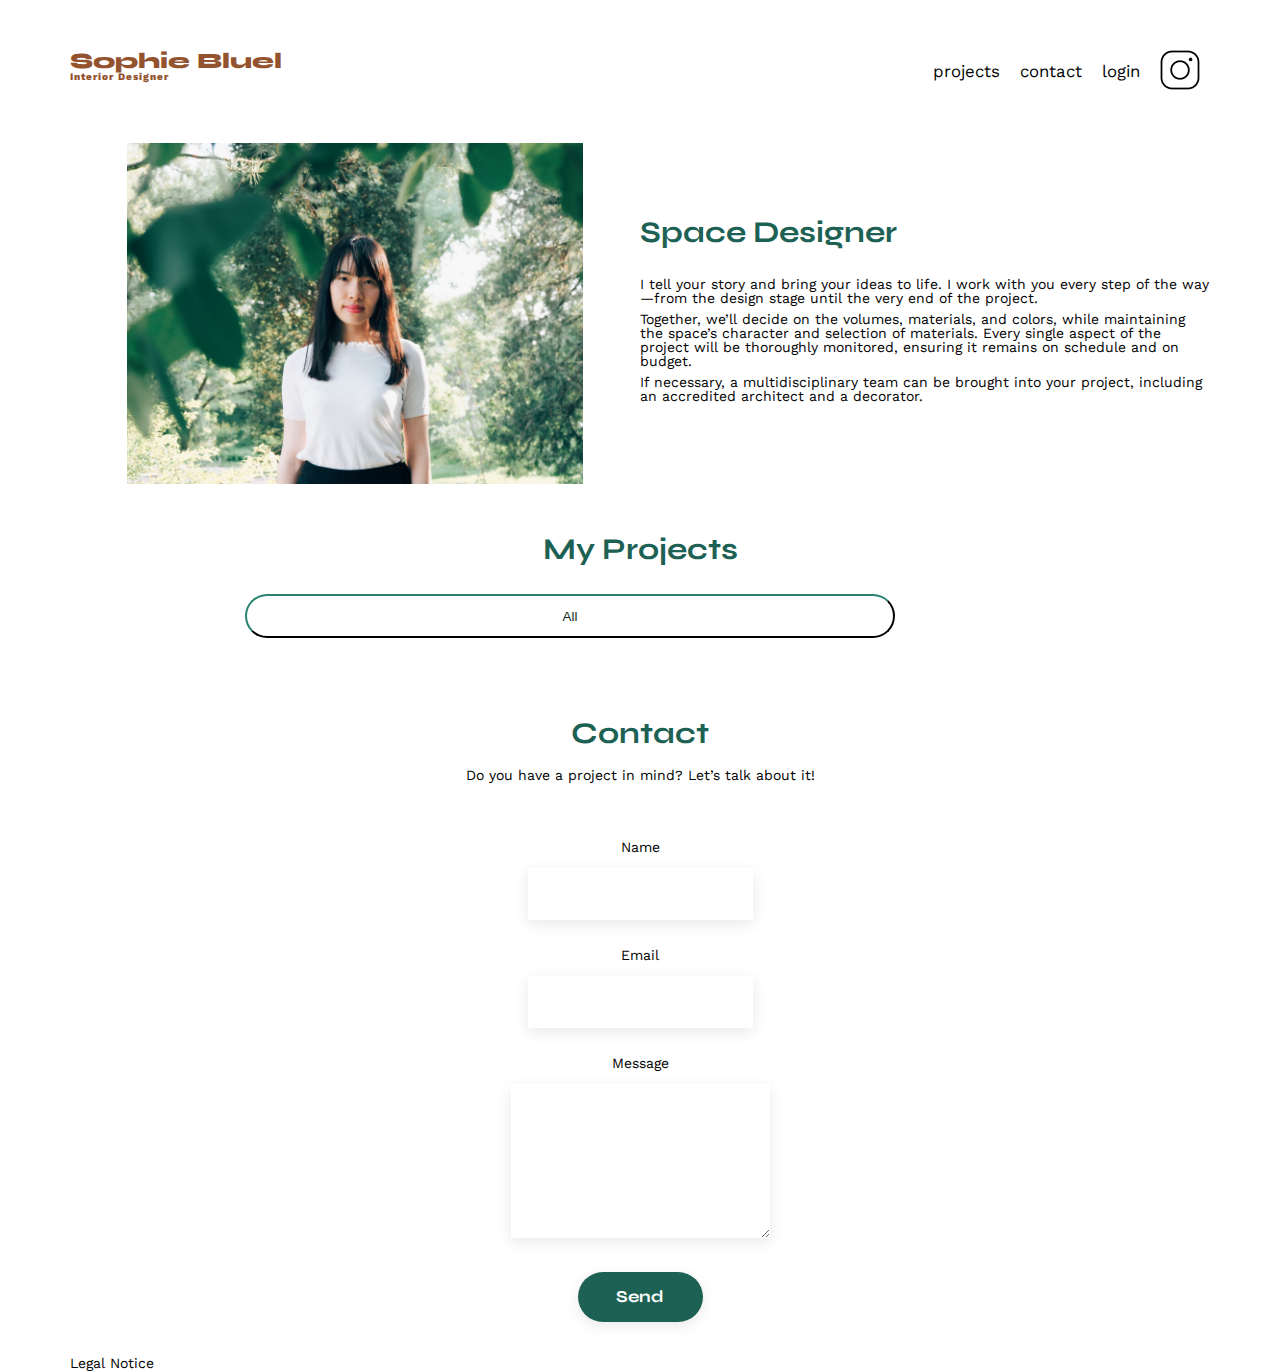
==== FrontEnd/index.html @ 1206289e "first commit" ====
<!DOCTYPE html>
<html lang="fr">

<head>
	<meta charset="UTF-8">
	<title>Sophie Bluel - Interior Designer</title>
	<meta name="viewport" content="width=device-width, initial-scale=1.0">
	<link rel="preconnect" href="https://fonts.googleapis.com">
	<link rel="preconnect" href="https://fonts.gstatic.com" crossorigin>
	<link href="https://fonts.googleapis.com/css2?family=Syne:wght@700;800&family=Work+Sans&display=swap"
		rel="stylesheet">
	<meta name="description" content="">
	<link rel="stylesheet" href="./assets/style.css">
</head>

<body>
	<header>
		<h1>Sophie Bluel <span>Interior Designer</span></h1>
		<nav>
			<ul>
				<li>projects</li>
				<li>contact</li>
				<li><a href="login.html">login</a></li>
				<li><img src="./assets/icons/instagram.png" alt="Instagram"></li>
			</ul>
		</nav>
	</header>
	<main>
		<section id="introduction">
			<figure>
				<img src="./assets/images/sophie-bluel.png" alt="">
			</figure>
			<article>
				<h2>Space Designer</h2>
				<p>I tell your story and bring your ideas to life. I work with you every step of the way—from the design
					stage until the very end of the project.</p>
				<p>Together, we’ll decide on the volumes, materials, and colors, while maintaining the space’s character
					and selection of materials. Every single aspect of the project will be thoroughly monitored,
					ensuring it remains on schedule and on budget.</p>
				<p>If necessary, a multidisciplinary team can be brought into your project, including an accredited
					architect and a decorator.</p>
			</article>
		</section>
		<section id="portfolio">
			<h2>My Projects</h2>
			<div class="filters"><button value="All">All</button></div>
			<div class="gallery">
				<!-- <script>
				document.getElementById("categories").innerHTML = "'http://localhost:5678/api/categories'";
				</script> -->
				<!-- <figure>
				<img src="assets/images/abajour-tahina.png" alt="Tahina Lampshade">
				<figcaption>Tahina Lampshade</figcaption>
			</figure>
			<figure>
				<img src="assets/images/appartement-paris-v.png" alt="Paris V Appartment">
				<figcaption>Paris V Appartment</figcaption>
			</figure>
			<figure>
				<img src="assets/images/restaurant-sushisen-londres.png" alt="Sushisen Restaurant - London">
				<figcaption>Sushisen Restaurant - London</figcaption>
			</figure>
			<figure>
				<img src="assets/images/la-balisiere.png" alt="La Balisière” Villa – Port-Louis">
				<figcaption>“La Balisière” Villa – Port-Louis</figcaption>
			</figure>
			<figure>
				<img src="assets/images/structures-thermopolis.png" alt="Thermopolis Structures">
				<figcaption>Thermopolis Structures</figcaption>
			</figure>
			<figure>
				<img src="assets/images/appartement-paris-x.png" alt="Paris X Appartment">
				<figcaption>Paris X Appartment</figcaption>
			</figure>
			<figure>
				<img src="assets/images/le-coteau-cassis.png" alt="Le Coteau” Pavillon - Cassis">
				<figcaption>“Le Coteau” Pavillon - Cassis</figcaption>
			</figure>
			<figure>
				<img src="assets/images/villa-ferneze.png" alt="Ferneze Villa - Elba">
				<figcaption>Ferneze Villa - Elba</figcaption>
			</figure>
			<figure>
				<img src="assets/images/appartement-paris-xviii.png" alt="Paris XVIII Appartment">
				<figcaption>Paris XVIII Appartment</figcaption>
			</figure>
			<figure>
				<img src="assets/images/bar-lullaby-paris.png" alt="Lullaby” Bar - Paris">
				<figcaption>“Lullaby” Bar - Paris</figcaption>
			</figure>
			<figure>
				<img src="assets/images/hotel-first-arte-new-delhi.png" alt="Hotel First Arte - New Delhi">
				<figcaption>First Arte Hotel - New Delhi</figcaption>
			</figure> -->
			</div>
		</section>
		<section id="contact">
			<h2>Contact</h2>
			<p>Do you have a project in mind? Let’s talk about it!</p>
			<form action="#" method="post">
				<label for="name">Name</label>
				<input type="text" name="name" id="name">
				<label for="email">Email</label>
				<input type="email" name="email" id="email">
				<label for="message">Message</label>
				<textarea name="message" id="message" cols="30" rows="10"></textarea>
				<input type="submit" value="Send">
			</form>
		</section>
	</main>

	<footer>
		<div class="footer_txt">Legal Notice</div>
	</footer>
	<script src="./js/script.js" type="module" defer></script>
</body>

</html>
---- FrontEnd/assets/style.css ----
/* http://meyerweb.com/eric/tools/css/reset/
   v2.0 | 20110126
   License: none (public domain)
*/

html,
body,
div,
span,
applet,
object,
iframe,
h1,
h2,
h3,
h4,
h5,
h6,
p,
blockquote,
pre,
a,
abbr,
acronym,
address,
big,
cite,
code,
del,
dfn,
em,
img,
ins,
kbd,
q,
s,
samp,
small,
strike,
strong,
sub,
sup,
tt,
var,
b,
u,
i,
center,
dl,
dt,
dd,
ol,
ul,
li,
fieldset,
form,
label,
legend,
table,
caption,
tbody,
tfoot,
thead,
tr,
th,
td,
article,
aside,
canvas,
details,
embed,
figure,
figcaption,
footer,
header,
hgroup,
menu,
nav,
output,
ruby,
section,
summary,
time,
mark,
audio,
video {
	margin: 0;
	padding: 0;
	border: 0;
	font-size: 100%;
	font: inherit;
	vertical-align: baseline;
}

/* HTML5 display-role reset for older browsers */
article,
aside,
details,
figcaption,
figure,
footer,
header,
hgroup,
menu,
nav,
section {
	display: block;
}

body {
	line-height: 1;
}

ol,
ul {
	list-style: none;
}

blockquote,
q {
	quotes: none;
}

blockquote:before,
blockquote:after,
q:before,
q:after {
	content: '';
	content: none;
}

table {
	border-collapse: collapse;
	border-spacing: 0;
}

/** end reset css**/
body {
	max-width: 1140px;
	margin: auto;
	font-family: 'Work Sans';
	font-size: 14px;
}

header {
	display: flex;
	justify-content: space-between;
	margin: 50px 0
}

section {
	margin: 50px 0
}

h1 {
	display: flex;
	flex-direction: column;
	font-family: 'Syne';
	font-size: 22px;
	font-weight: 800;
	color: #93532F
}

h1>span {
	font-family: 'Work Sans';
	font-size: 10px;
	letter-spacing: 0.1em;
	;
}

h2 {
	font-family: 'Syne';
	font-weight: 700;
	font-size: 30px;
	color: #1D6154
}

nav ul {
	display: flex;
	align-items: center;
	list-style-type: none;
	text-decoration: none;

}

nav a {
	text-decoration: none;
	color: black;

}

nav li {
	padding: 0 10px;
	font-size: 1.2em;
	text-decoration: none;
}

li:hover {
	color: #B1663C;
}

#introduction {
	display: flex;
	align-items: center;
}

#introduction figure {
	flex: 1
}

#introduction img {
	display: block;
	margin: auto;
	width: 80%;
}

#introduction article {
	flex: 1
}

#introduction h2 {
	margin-bottom: 1em;
}

#introduction p {
	margin-bottom: 0.5em;
}

#portfolio h2 {
	text-align: center;
	margin-bottom: 1em;
}

.filters button {
	border-radius: 45px;
	color: #0E2F28;
	background-color: white;
	border-color: #0E2F28;
	height: 100%;
	width: 100%;

}

.filters {
	display: flex;
	justify-content: center;
	padding-bottom: 30px;
	gap: 20px;
	width: 650px;
	height: 44px;
	margin-left: 175px;
}

.gallery {
	width: 100%;
	display: grid;
	grid-template-columns: 1fr 1fr 1fr;
	grid-column-gap: 20px;
	grid-row-gap: 20px;
}

.gallery img {
	width: 100%;

}

#contact {
	width: 50%;
	margin: auto;
}

#contact>* {
	text-align: center;

}

#contact h2 {
	margin-bottom: 20px;
}

#contact form {
	text-align: left;
	margin-top: 30px;
	display: flex;
	flex-direction: column;
}

#contact input {
	height: 50px;
	font-size: 1.2em;
	border: none;
	box-shadow: 0px 4px 14px rgba(0, 0, 0, 0.09);
}

#contact label {
	margin: 2em 0 1em 0;
}

#contact textarea {
	border: none;
	box-shadow: 0px 4px 14px rgba(0, 0, 0, 0.09);
}

input[type="submit"] {
	font-family: 'Syne';
	font-weight: 700;
	color: white;
	background-color: #1D6154;
	margin: 2em auto;
	width: 125px;
	text-align: center;
	border-radius: 60px;
	height: 35px;
	
}

.footer {
	position: relative;
}

footer nav ul {
	/* position: fixed; */
	display: flex;
	justify-content: flex-end;
	margin: 2em
}


.center {
	position: absolute;
	top: 50%;
	left: 50%;
	transform: translate(-50%, -40%);
	width: 500px;
	height: 400px;
	background: white;
	border-radius: 2px;
}

.center h1 {
	text-align: center;
	padding: 0 0 2 0px 0;

}

.center form {
	padding: 0 60px;
	box-sizing: border-box;
}

form .txt_field {
	position: relative;
	/* border: 2px solid black; */
	box-shadow: 2px 2px 2px 2px #00000017;


	;
	margin: 30px 0;
}

.txt_field input {
	width: 379px;
	padding: 0 5px;
	height: 40px;
	font-size: 16px;
	border: none;
	background: none;
	outline: none;
}

.txt_field label {
	position: absolute;
	top: 50%;
	left: 5px;
	color: #adadad;
	transform: translateY(-50%);
	font-size: 16px;
	pointer-events: none;
	transition: .5s;
	padding-bottom: 75px;
	color: #3D3D3D;
}

.txt_field span::beforef {
	content: '';
	position: absolute;
	top: 40px;
	left: 0;
	width: 100%;
	height: 2px;
	background: #2691d9;
}

.txt_field input:focus~label,
.txt_field input:valid~label {
	top: -5px;
	color: #2691d9;
}

.login {
	color: #1D6154;
	padding-bottom: 80px;

}

form {
	display: flex;
	flex-direction: column;
	align-items: center;
}

.forgot {
	text-decoration: underline;
	color: #3D3D3D;
}

.

/* footer nav ul {
	display: flex;
	justify-content: flex-end;
	margin: 2em
} */

/* .center{
	position: absolute;
	top: 50%;
	left: 50%;
	transform: translate(-50%, -40% );
	width: 500px;
	height: 400px;
	background: white;
	border-radius: 2px;
	}
	.center h1 {
	text-align: center;
	padding: 0 0 2 0px 0;
	
	}
	.center form {
	padding: 0 60px;
	box-sizing: border-box;
	}

	form .txt_field{
		position: relative;
		border-bottom: 2px solid #adadad;
		margin: 30px 0;
		}
		.txt_field input {
		width: 100%;
		padding: 0 5px;
		height: 40px;
		font-size: 16px;
		border: none;
		background: none;
		outline: none;
		}
		.txt_field label{
		position: absolute;
		top: 50%;
		left: 5px;
		color:#adadad;
		transform: translateY(-50%);
		font-size: 16px;
		pointer-events: none;
		transition: .5s;
		}
		.txt_field span::beforef{
		content:'';
		position: absolute;
		top: 40px;
		left:0;
		width: 100%;
		height: 2px;
		background: #2691d9;
		}
		.txt_field input:focus ~ label,
		.txt_field input:valid ~ label{
		top: -5px;
		color: #2691d9;
		}
		

.login {
   color: #1D6154;
    
}

 form {
	display: flex;
	flex-direction: column;
    align-items: center;
} */
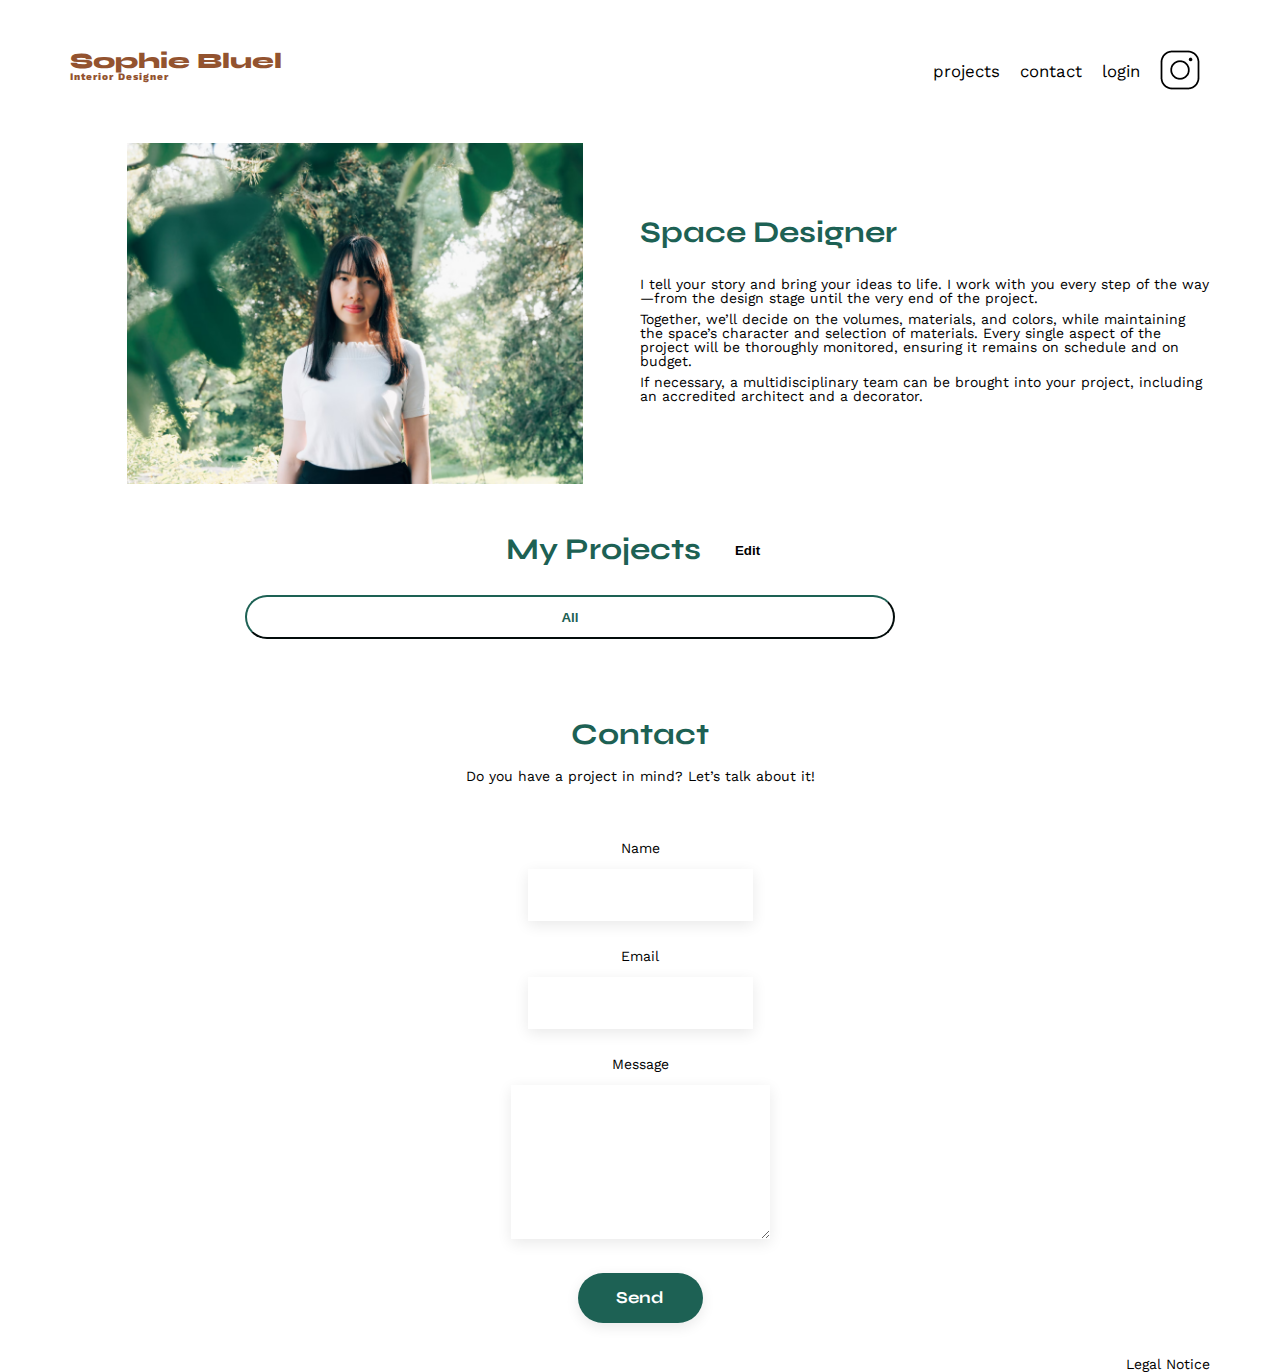
==== commit c67e67d5: "worked on modal" ====
--- a/FrontEnd/index.html
+++ b/FrontEnd/index.html
@@ -9,6 +9,9 @@
 	<link rel="preconnect" href="https://fonts.gstatic.com" crossorigin>
 	<link href="https://fonts.googleapis.com/css2?family=Syne:wght@700;800&family=Work+Sans&display=swap"
 		rel="stylesheet">
+	<link rel="stylesheet" href="https://cdnjs.cloudflare.com/ajax/libs/font-awesome/6.2.1/css/all.min.css"
+		integrity="sha512-MV7K8+y+gLIBoVD59lQIYicR65iaqukzvf/nwasF0nqhPay5w/9lJmVM2hMDcnK1OnMGCdVK+iQrJ7lzPJQd1w=="
+		crossorigin="anonymous" referrerpolicy="no-referrer" />
 	<meta name="description" content="">
 	<link rel="stylesheet" href="./assets/style.css">
 </head>
@@ -42,8 +45,15 @@
 			</article>
 		</section>
 		<section id="portfolio">
-			<h2>My Projects</h2>
-			<div class="filters"><button value="All">All</button></div>
+			<div class="edit">
+				<h2>My Projects </h2>
+				<i class="fa-regular fa-pen-to-square"></i>
+				<button class=" bnt btn-edit">Edit</button>
+			</div>
+
+			<div class="filters">
+				<button class="filter-button" type="button" data-filter="all">All</button>
+			</div>
 			<div class="gallery">
 				<!-- <script>
 				document.getElementById("categories").innerHTML = "'http://localhost:5678/api/categories'";
@@ -97,7 +107,7 @@
 		<section id="contact">
 			<h2>Contact</h2>
 			<p>Do you have a project in mind? Let’s talk about it!</p>
-			<form action="#" method="post">
+			<form action="#" method="get">
 				<label for="name">Name</label>
 				<input type="text" name="name" id="name">
 				<label for="email">Email</label>
@@ -107,6 +117,63 @@
 				<input type="submit" value="Send">
 			</form>
 		</section>
+		<section class="modal hidden">
+			<button class="btn-close">⨉</button>
+			<h1 class="modal-txt">Photo Gallery</h1>
+			<div class="flex">
+				<div class="modal-gallery">
+					<div class="img-wrap">
+						<img src=" assets/images/abajour-tahina.png" alt="Tahina Lampshade">
+						<i class="trash-icon fa-solid fa-trash-can"></i>
+					</div>
+					<div class="img-wrap">
+						<img src=" assets/images/appartement-paris-v.png" alt="Paris V Appartment">
+						<i class="trash-icon fa-solid fa-trash-can"></i>
+					</div>
+					<div class="img-wrap">
+						<img src=" assets/images/restaurant-sushisen-londres.png" alt="Sushisen Restaurant - London">
+						<i class="trash-icon fa-solid fa-trash-can"></i>
+					</div>
+					<div class="img-wrap">
+						<img src="assets/images/la-balisiere.png" alt="La Balisière” Villa – Port-Louis">
+						<i class="trash-icon fa-solid fa-trash-can"></i>
+					</div>
+					<div class="img-wrap">
+						<img src="assets/images/structures-thermopolis.png" alt="Thermopolis Structures">
+						<i class="trash-icon fa-solid fa-trash-can"></i>
+					</div>
+					<div class="img-wrap">
+						<img src="assets/images/appartement-paris-x.png" alt="Paris X Appartment">
+						<i class="trash-icon fa-solid fa-trash-can"></i>
+					</div>
+					<div class="img-wrap">
+						<img src="assets/images/le-coteau-cassis.png" alt="Le Coteau” Pavillon - Cassis">
+						<i class="trash-icon fa-solid fa-trash-can"></i>
+					</div>
+					<div class="img-wrap">
+						<img src="assets/images/villa-ferneze.png" alt="Ferneze Villa - Elba">
+						<i class="trash-icon fa-solid fa-trash-can"></i>
+					</div>
+					<div class="img-wrap">
+						<img src="assets/images/appartement-paris-xviii.png" alt="Paris XVIII Appartment">
+						<i class="trash-icon fa-solid fa-trash-can"></i>
+					</div>
+					<div class="img-wrap">
+						<img src="assets/images/bar-lullaby-paris.png" alt="Lullaby” Bar - Paris">
+						<i class="trash-icon fa-solid fa-trash-can"></i>
+					</div>
+					<div class="img-wrap">
+						<img src="assets/images/hotel-first-arte-new-delhi.png" alt="Hotel First Arte - New Delhi">
+						<i class="trash-icon fa-solid fa-trash-can"></i>
+					</div>
+				</div>
+				<div class="button-section">
+					<button class="btn">Add a photo</button>
+				</div>
+				<div class="overlay hidden"></div>
+		</section>
+
+		
 	</main>
 
 	<footer>
--- a/FrontEnd/assets/style.css
+++ b/FrontEnd/assets/style.css
@@ -233,11 +233,12 @@
 
 .filters button {
 	border-radius: 45px;
-	color: #0E2F28;
+	/* color: #0E2F28; */
 	background-color: white;
-	border-color: #0E2F28;
+	color: #1D6154;
 	height: 100%;
 	width: 100%;
+	border-color: #1D6154;
 
 }
 
@@ -311,7 +312,7 @@
 	text-align: center;
 	border-radius: 60px;
 	height: 35px;
-	
+
 }
 
 .footer {
@@ -352,9 +353,6 @@
 	position: relative;
 	/* border: 2px solid black; */
 	box-shadow: 2px 2px 2px 2px #00000017;
-
-
-	;
 	margin: 30px 0;
 }
 
@@ -381,7 +379,7 @@
 	color: #3D3D3D;
 }
 
-.txt_field span::beforef {
+.txt_field span::before {
 	content: '';
 	position: absolute;
 	top: 40px;
@@ -414,7 +412,188 @@
 	color: #3D3D3D;
 }
 
-.
+.edit {
+	display: flex;
+	justify-content: center;
+}
+
+.modal {
+	display: flex;
+	/* flex-direction: column; */
+	flex-wrap: wrap;
+	gap: 0.4rem;
+	width: 630px;
+	/* padding: 1.3rem; */
+	height: 690px;
+	position: absolute;
+	left: 50%;
+	top: 50%;
+	transform: translate(-50%, -50%);
+	background-color: white;
+	border: 1px solid #ddd;
+	border-radius: 7px;
+	z-index: 2;
+	align-items: center;
+}
+
+
+.modal .flex {
+	display: flex;
+	flex-wrap: wrap;
+	gap: 8px;
+	margin-left: 75px;
+	margin-right: 75px;
+
+
+}
+
+
+
+.modal-txt {
+	color: black;
+	align-items: center;
+	text-decoration: none;
+	padding-bottom: 45px;
+	padding-top: 45px;
+	font-weight: normal;
+}
+
+
+.gallery img:hover {
+	transform: scale(1.05);
+}
+
+.flex img {
+	height: 102px;
+	margin-bottom: 20px;
+}
+
+.modal img{
+	height: 103px;
+	
+}
+
+.modal-gallery {
+	display: flex;
+	flex-wrap: wrap;
+	padding-bottom: 50px;
+	margin-right: 0;
+	padding-left: 35px;
+	gap: 7px;
+	border-bottom: 1px solid #B3B3B3;
+}
+
+
+
+.overlay {
+	position: fixed;
+	top: 0;
+	bottom: 0;
+	left: 0;
+	right: 0;
+	width: 100%;
+	height: 100%;
+	/* background: rgba(0, 0, 0, 0.5); */
+	/* backdrop-filter: blur(3px); */
+	z-index: 1;
+}
+
+button {
+	cursor: pointer;
+
+	font-weight: 600;
+}
+
+.button-section {
+
+	margin-top: 15px;
+}
+
+
+.btn {
+	display: inline-block;
+	padding: 0.8rem 1.4rem;
+	font-weight: 700;
+	background-color: #1D6154;
+	color: white;
+	border-radius: 65px;
+	text-align: center;
+	font-size: 1em;
+	width: 193px;
+	margin-top: 30px;
+
+}
+
+/* .btn-open {
+	position: absolute;
+	bottom: 150px;
+} */
+
+.btn-close {
+	position: absolute;
+	right: 0;
+	top: 0;
+	margin-right: 20px;
+	margin-top: 20px;
+	background: #eee;
+	width: 24px;
+	height: 24px;
+}
+
+.btn-edit {
+	width: 53px;
+	height: 16px;
+	border: none;
+	padding-top: 9px;
+	background-color: white;
+	margin-bottom: 45px;
+}
+
+.edit i {
+	padding-top: 9px;
+	margin-left: 20px;
+}
+
+.hidden {
+	display: none;
+}
+
+.img-wrap {
+	position: relative;
+	display: inline-block;
+}
+
+.trash-icon {
+	position: absolute;
+	top: 0;
+	right: 0;
+	padding: 10px;
+	/* cursor: pointer;
+    color: black; */
+	width: 17px;
+	height: 17px;
+}
+
+.img-wrap:hover .trash-icon {
+	z-index: 10;
+	background-color: rgb(5 0 0 / 75%);
+}
+
+
+.footer {
+	position: fixed;
+	bottom: 0;
+	right: 0;
+	padding: 1em;
+	background: #f1f1f1;
+	text-align: right;
+}
+
+.footer_txt {
+	text-align: right;
+}
+
+
 
 /* footer nav ul {
 	display: flex;
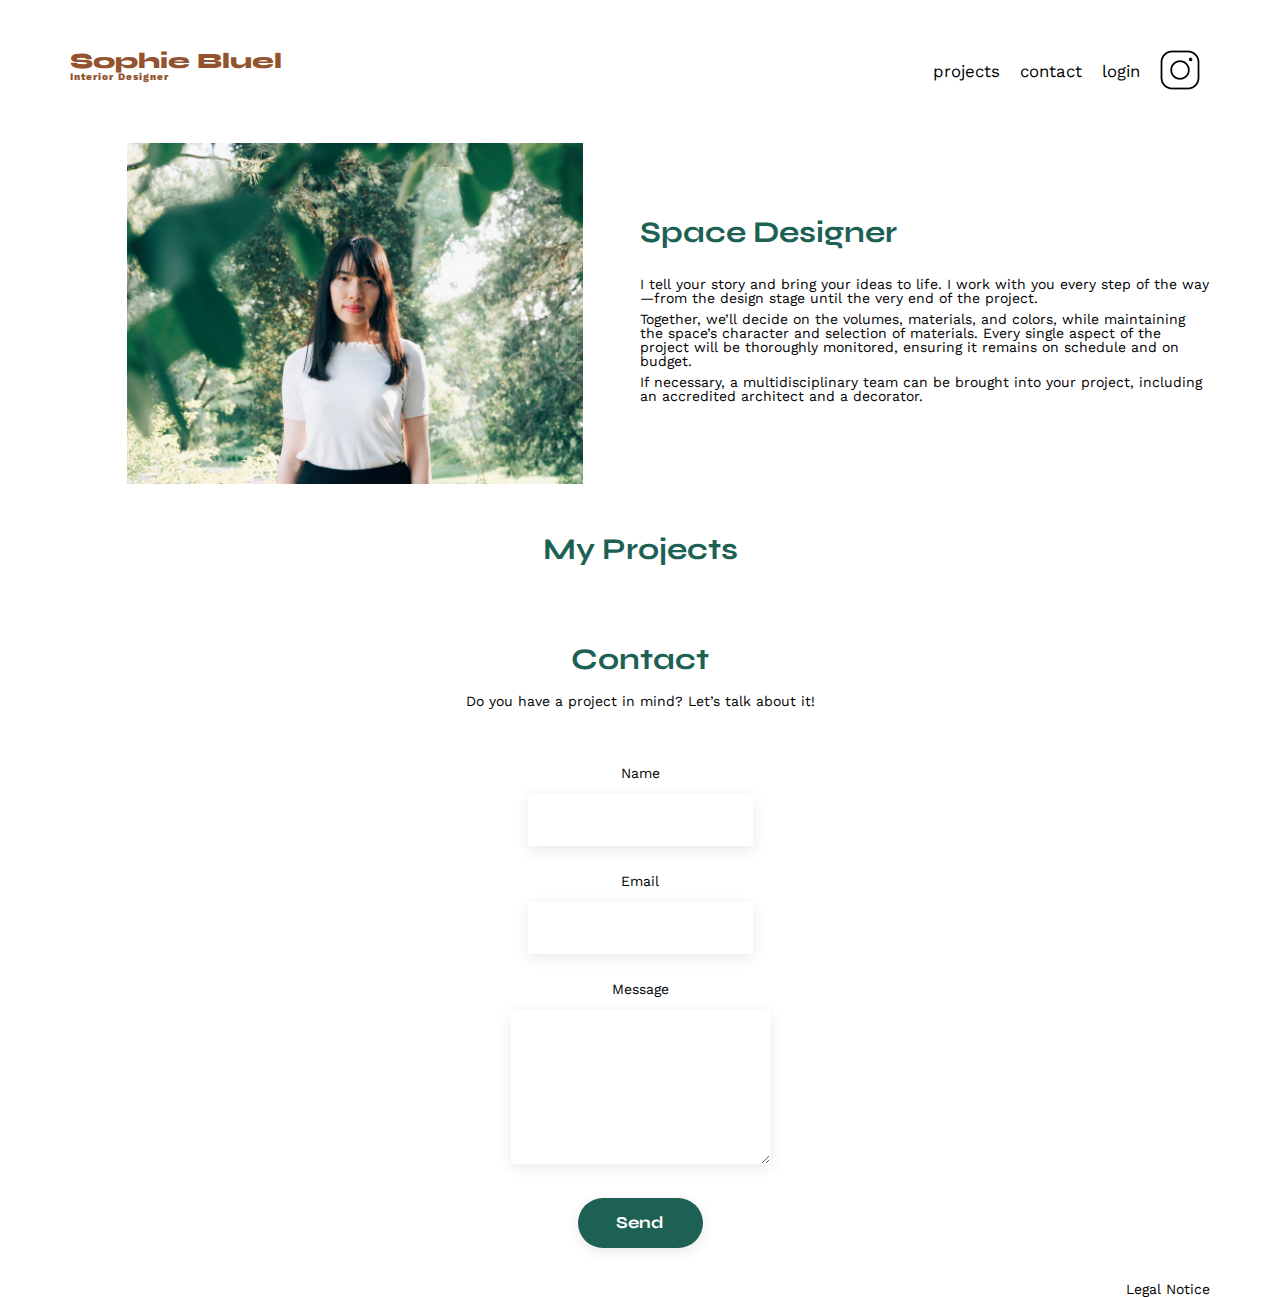
==== commit a20d6383: "worked on login" ====
--- a/FrontEnd/index.html
+++ b/FrontEnd/index.html
@@ -14,9 +14,11 @@
 		crossorigin="anonymous" referrerpolicy="no-referrer" />
 	<meta name="description" content="">
 	<link rel="stylesheet" href="./assets/style.css">
+
 </head>
 
 <body>
+	<div class=" hidden top-nav"><i class="fa-regular fa-pen-to-square"></i> Editing Mode </div>
 	<header>
 		<h1>Sophie Bluel <span>Interior Designer</span></h1>
 		<nav>
@@ -47,11 +49,11 @@
 		<section id="portfolio">
 			<div class="edit">
 				<h2>My Projects </h2>
-				<i class="fa-regular fa-pen-to-square"></i>
-				<button class=" bnt btn-edit">Edit</button>
+				<i class="hidden fa-regular fa-pen-to-square"></i>
+				<button class="hidden btn btn-edit">Edit</button>
 			</div>
 
-			<div class="filters">
+			<div class="hidden filters">
 				<button class="filter-button" type="button" data-filter="all">All</button>
 			</div>
 			<div class="gallery">
@@ -118,62 +120,64 @@
 			</form>
 		</section>
 		<section class="modal hidden">
-			<button class="btn-close">⨉</button>
-			<h1 class="modal-txt">Photo Gallery</h1>
-			<div class="flex">
+			<div>
+				<button class="btn-close">⨉</button>
+				<h1 class="modal-txt">Photo Gallery</h1>
 				<div class="modal-gallery">
+					<!-- <button class="pizza">click me</button> -->
 					<div class="img-wrap">
 						<img src=" assets/images/abajour-tahina.png" alt="Tahina Lampshade">
-						<i class="trash-icon fa-solid fa-trash-can"></i>
+						<i class="trash-icon fa-solid fa-trash-can" data-id="1"></i>
 					</div>
 					<div class="img-wrap">
 						<img src=" assets/images/appartement-paris-v.png" alt="Paris V Appartment">
-						<i class="trash-icon fa-solid fa-trash-can"></i>
+						<i class="trash-icon fa-solid fa-trash-can" data-id="2"></i>
 					</div>
 					<div class="img-wrap">
 						<img src=" assets/images/restaurant-sushisen-londres.png" alt="Sushisen Restaurant - London">
-						<i class="trash-icon fa-solid fa-trash-can"></i>
+						<i class="trash-icon fa-solid fa-trash-can" data-id="3"></i>
 					</div>
 					<div class="img-wrap">
 						<img src="assets/images/la-balisiere.png" alt="La Balisière” Villa – Port-Louis">
-						<i class="trash-icon fa-solid fa-trash-can"></i>
+						<i class="trash-icon fa-solid fa-trash-can" data-id="4"></i>
 					</div>
 					<div class="img-wrap">
 						<img src="assets/images/structures-thermopolis.png" alt="Thermopolis Structures">
-						<i class="trash-icon fa-solid fa-trash-can"></i>
+						<i class="trash-icon fa-solid fa-trash-can" data-id="5"></i>
 					</div>
 					<div class="img-wrap">
 						<img src="assets/images/appartement-paris-x.png" alt="Paris X Appartment">
-						<i class="trash-icon fa-solid fa-trash-can"></i>
+						<i class="trash-icon fa-solid fa-trash-can" data-id="6"></i>
 					</div>
 					<div class="img-wrap">
 						<img src="assets/images/le-coteau-cassis.png" alt="Le Coteau” Pavillon - Cassis">
-						<i class="trash-icon fa-solid fa-trash-can"></i>
+						<i class="trash-icon fa-solid fa-trash-can" data-id="7"></i>
 					</div>
 					<div class="img-wrap">
 						<img src="assets/images/villa-ferneze.png" alt="Ferneze Villa - Elba">
-						<i class="trash-icon fa-solid fa-trash-can"></i>
+						<i class="trash-icon fa-solid fa-trash-can" data-id="8"></i>
 					</div>
 					<div class="img-wrap">
 						<img src="assets/images/appartement-paris-xviii.png" alt="Paris XVIII Appartment">
-						<i class="trash-icon fa-solid fa-trash-can"></i>
+						<a class="trash-icon fa-solid fa-trash-can" data-id="9"></a>
 					</div>
 					<div class="img-wrap">
 						<img src="assets/images/bar-lullaby-paris.png" alt="Lullaby” Bar - Paris">
-						<i class="trash-icon fa-solid fa-trash-can"></i>
+						<i class="trash-icon fa-solid fa-trash-can" data-id="10"></i>
 					</div>
 					<div class="img-wrap">
 						<img src="assets/images/hotel-first-arte-new-delhi.png" alt="Hotel First Arte - New Delhi">
-						<i class="trash-icon fa-solid fa-trash-can"></i>
+						<i class="trash-icon fa-solid fa-trash-can" data-id="11"></i>
 					</div>
 				</div>
 				<div class="button-section">
 					<button class="btn">Add a photo</button>
 				</div>
-				<div class="overlay hidden"></div>
+				<!-- <div class="overlay hidden"></div> -->
+			</div>
 		</section>
 
-		
+
 	</main>
 
 	<footer>
--- a/FrontEnd/assets/style.css
+++ b/FrontEnd/assets/style.css
@@ -142,6 +142,25 @@
 	font-size: 14px;
 }
 
+.top-nav {
+	overflow: hidden;
+	background-color: black;
+	height: 59px;
+	width: 1440px;
+	color: white;
+		display: flex;
+	justify-content: center;
+	word-spacing: 7px;
+	align-items: center;
+
+  }
+  
+  .top-nav i{
+	color: white;
+	padding-right: 20px;
+  }
+  
+
 header {
 	display: flex;
 	justify-content: space-between;
@@ -451,11 +470,13 @@
 
 .modal-txt {
 	color: black;
-	align-items: center;
+	/* align-items: center; */
 	text-decoration: none;
-	padding-bottom: 45px;
+	/* padding-bottom: 45px; */
 	padding-top: 45px;
 	font-weight: normal;
+	margin-left: 215px;
+	display: flex;
 }
 
 
@@ -468,15 +489,15 @@
 	margin-bottom: 20px;
 }
 
-.modal img{
+.modal img {
 	height: 103px;
-	
+
 }
 
 .modal-gallery {
 	display: flex;
 	flex-wrap: wrap;
-	padding-bottom: 50px;
+	padding-bottom: 30px;
 	margin-right: 0;
 	padding-left: 35px;
 	gap: 7px;
@@ -506,7 +527,7 @@
 
 .button-section {
 
-	margin-top: 15px;
+	margin-top: 10px;
 }
 
 
@@ -517,10 +538,11 @@
 	background-color: #1D6154;
 	color: white;
 	border-radius: 65px;
-	text-align: center;
+	/* text-align: center; */
 	font-size: 1em;
 	width: 193px;
-	margin-top: 30px;
+	margin-left: 150px;
+	margin-top: 15px;
 
 }
 
@@ -567,11 +589,16 @@
 	position: absolute;
 	top: 0;
 	right: 0;
-	padding: 10px;
-	/* cursor: pointer;
-    color: black; */
+	padding: 5px;
+	cursor: pointer;
+	color: white;
+	background-color: black;
 	width: 17px;
 	height: 17px;
+	align-content: center;
+	border-radius: 5px;
+	margin: 5px;
+	padding-right: 1px;
 }
 
 .img-wrap:hover .trash-icon {
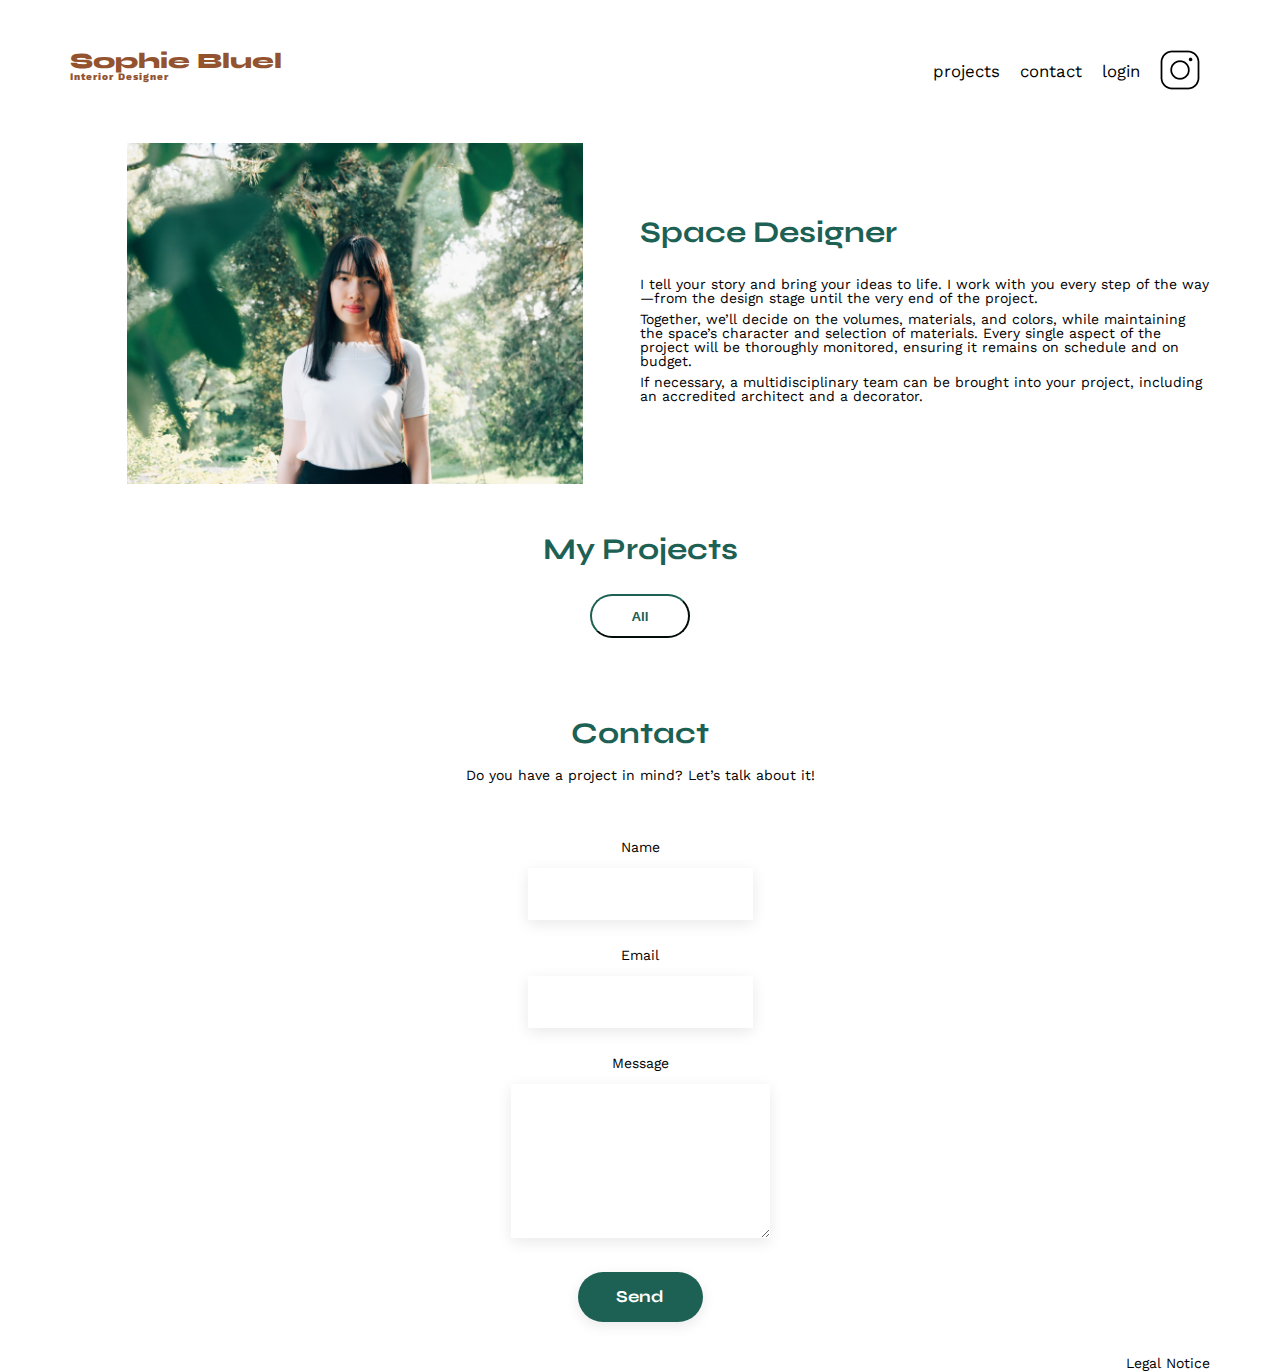
==== commit 47f1a022: "step 2.2 done" ====
--- a/FrontEnd/index.html
+++ b/FrontEnd/index.html
@@ -25,7 +25,8 @@
 			<ul>
 				<li>projects</li>
 				<li>contact</li>
-				<li><a href="login.html">login</a></li>
+				<li class="login"><a href="login.html">login</a></li>
+				<li class="hidden logout"></a>logout</li>
 				<li><img src="./assets/icons/instagram.png" alt="Instagram"></li>
 			</ul>
 		</nav>
@@ -49,11 +50,11 @@
 		<section id="portfolio">
 			<div class="edit">
 				<h2>My Projects </h2>
-				<i class="hidden fa-regular fa-pen-to-square"></i>
-				<button class="hidden btn btn-edit">Edit</button>
+				<div class="hidden btn-edit"><i class=" fa -regular fa-pen-to-square"></i>Edit</div>
+
 			</div>
 
-			<div class="hidden filters">
+			<div class="filters">
 				<button class="filter-button" type="button" data-filter="all">All</button>
 			</div>
 			<div class="gallery">
@@ -120,7 +121,7 @@
 			</form>
 		</section>
 		<section class="modal hidden">
-			<div>
+			<div class="modal-content">
 				<button class="btn-close">⨉</button>
 				<h1 class="modal-txt">Photo Gallery</h1>
 				<div class="modal-gallery">
@@ -173,10 +174,11 @@
 				<div class="button-section">
 					<button class="btn">Add a photo</button>
 				</div>
-				<!-- <div class="overlay hidden"></div> -->
+
 			</div>
 		</section>
-
+		<div class="overlay hidden"></div>
+		
 
 	</main>
 
--- a/FrontEnd/assets/style.css
+++ b/FrontEnd/assets/style.css
@@ -146,20 +146,19 @@
 	overflow: hidden;
 	background-color: black;
 	height: 59px;
-	width: 1440px;
 	color: white;
-		display: flex;
+	display: flex;
 	justify-content: center;
 	word-spacing: 7px;
 	align-items: center;
 
-  }
-  
-  .top-nav i{
+}
+
+.top-nav i {
 	color: white;
 	padding-right: 20px;
-  }
-  
+}
+
 
 header {
 	display: flex;
@@ -256,7 +255,7 @@
 	background-color: white;
 	color: #1D6154;
 	height: 100%;
-	width: 100%;
+	min-width: 100px;
 	border-color: #1D6154;
 
 }
@@ -266,9 +265,9 @@
 	justify-content: center;
 	padding-bottom: 30px;
 	gap: 20px;
-	width: 650px;
+	width: 100%;
 	height: 44px;
-	margin-left: 175px;
+
 }
 
 .gallery {
@@ -416,7 +415,6 @@
 
 .login {
 	color: #1D6154;
-	padding-bottom: 80px;
 
 }
 
@@ -434,10 +432,29 @@
 .edit {
 	display: flex;
 	justify-content: center;
-}
+	align-items: center;
+}
+
+.btn-edit {
+	width: 53px;
+	height: 16px;
+	border: none;
+	padding-top: 9px;
+	background-color: white;
+	margin-bottom: 45px;
+	color: black;
+	padding-left: 10px;
+	padding-top: 15px;
+}
+
+.btn-edit i {
+	padding-right: 10px;
+}
+
+
 
 .modal {
-	display: flex;
+	display: block;
 	/* flex-direction: column; */
 	flex-wrap: wrap;
 	gap: 0.4rem;
@@ -455,6 +472,9 @@
 	align-items: center;
 }
 
+.modal .hidden {
+	display: none;
+}
 
 .modal .flex {
 	display: flex;
@@ -470,13 +490,14 @@
 
 .modal-txt {
 	color: black;
-	/* align-items: center; */
+	align-items: center;
 	text-decoration: none;
-	/* padding-bottom: 45px; */
-	padding-top: 45px;
+	padding-bottom: 45px;
+	/* padding-top: 45px; */
 	font-weight: normal;
-	margin-left: 215px;
-	display: flex;
+	/* margin-left: 215px; */
+	display: flex;
+	margin-top: 75px;
 }
 
 
@@ -497,9 +518,11 @@
 .modal-gallery {
 	display: flex;
 	flex-wrap: wrap;
-	padding-bottom: 30px;
-	margin-right: 0;
+	padding-bottom: 75px;
+	margin-right: 75px;
+	margin-left: 75px;
 	padding-left: 35px;
+
 	gap: 7px;
 	border-bottom: 1px solid #B3B3B3;
 }
@@ -514,8 +537,8 @@
 	right: 0;
 	width: 100%;
 	height: 100%;
-	/* background: rgba(0, 0, 0, 0.5); */
-	/* backdrop-filter: blur(3px); */
+	background: rgba(0, 0, 0, 0.5);
+	backdrop-filter: blur(3px);
 	z-index: 1;
 }
 
@@ -526,8 +549,10 @@
 }
 
 .button-section {
-
-	margin-top: 10px;
+	display: flex;
+	margin-top: 4ch;
+	justify-content: center;
+
 }
 
 
@@ -541,7 +566,6 @@
 	/* text-align: center; */
 	font-size: 1em;
 	width: 193px;
-	margin-left: 150px;
 	margin-top: 15px;
 
 }
@@ -560,20 +584,6 @@
 	background: #eee;
 	width: 24px;
 	height: 24px;
-}
-
-.btn-edit {
-	width: 53px;
-	height: 16px;
-	border: none;
-	padding-top: 9px;
-	background-color: white;
-	margin-bottom: 45px;
-}
-
-.edit i {
-	padding-top: 9px;
-	margin-left: 20px;
 }
 
 .hidden {
@@ -602,7 +612,7 @@
 }
 
 .img-wrap:hover .trash-icon {
-	z-index: 10;
+	/* z-index: 10; */
 	background-color: rgb(5 0 0 / 75%);
 }
 
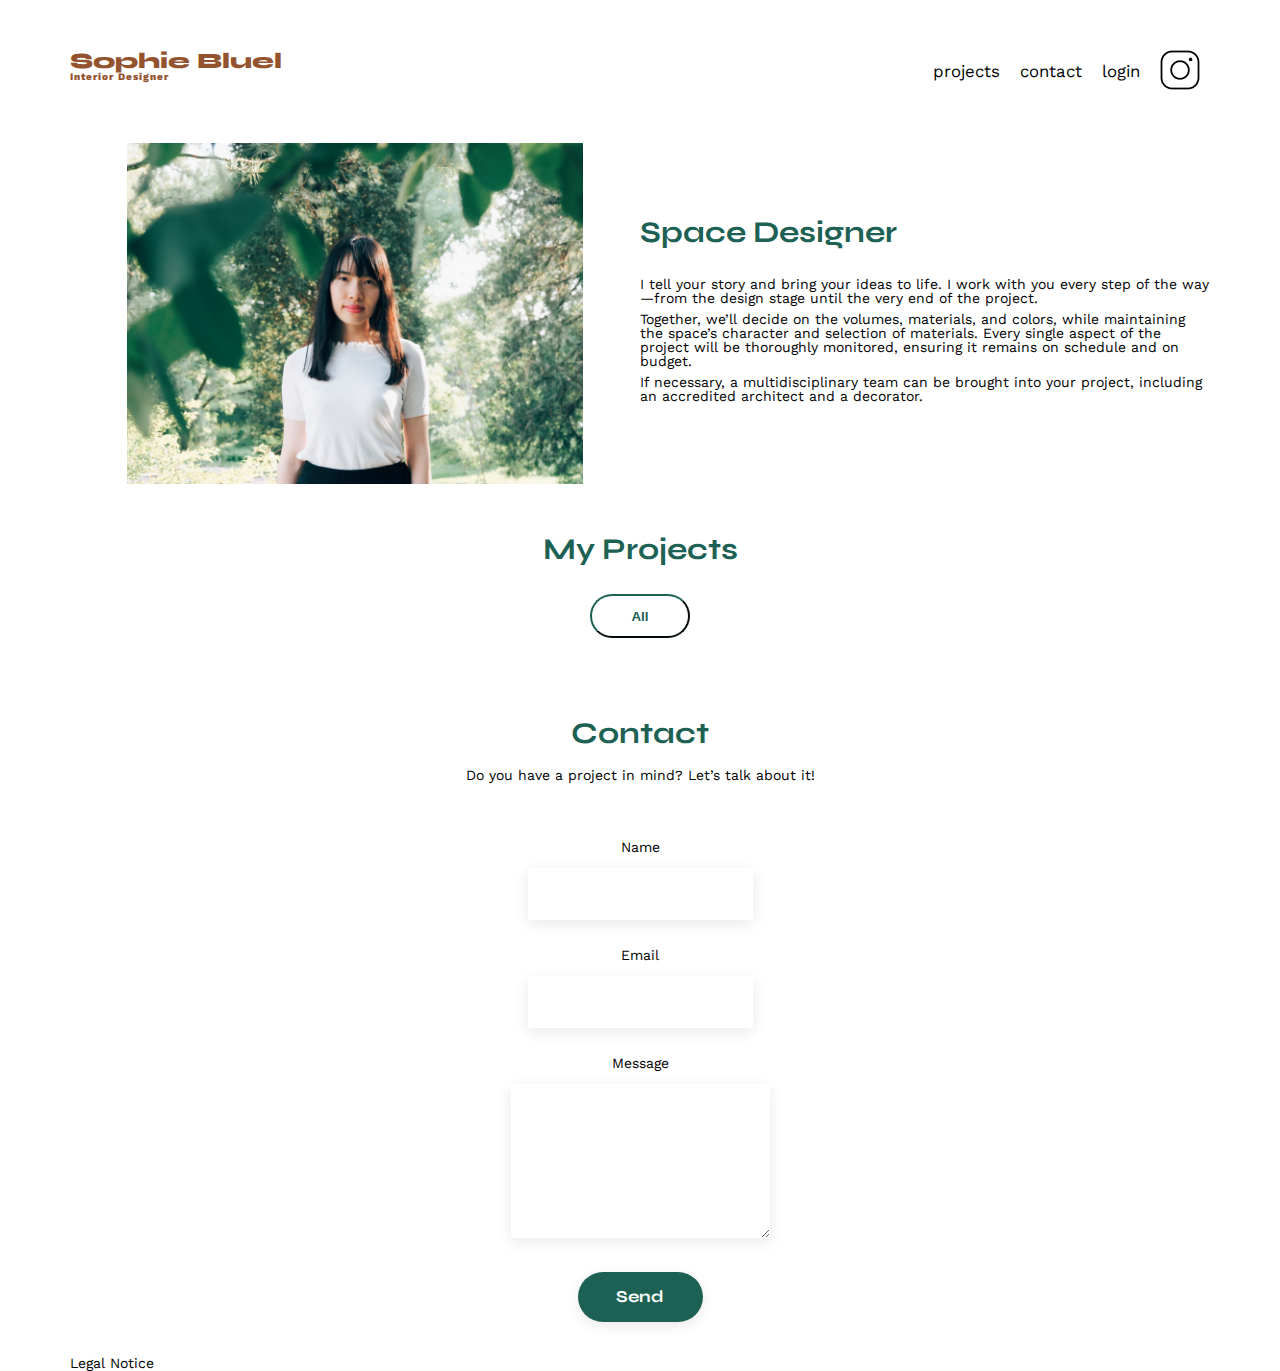
==== commit b9d707f5: "worked on data form" ====
--- a/FrontEnd/index.html
+++ b/FrontEnd/index.html
@@ -172,8 +172,36 @@
 					</div>
 				</div>
 				<div class="button-section">
-					<button class="btn">Add a photo</button>
+					<button id="openPhotoForm" class="btn">Add a photo</button>
 				</div>
+				
+				<!-- Add Photo Form (Initially Hidden) -->
+				<div id="photoForm" class="hidden">
+					<span id="backToGallery" class="backButton">←</span>
+					<h2>Add photo</h2>
+				
+					<!-- Upload Section -->
+					<label for="photoUpload" class="photo-upload">
+						<div class="upload-box">
+							<i class="fa fa-plus fa-2x" aria-hidden="true"></i>
+							<p>+ Add photo</p>
+							<p class="file-info">jpg, png max 4MB</p>
+						</div>
+						<input type="file" id="photoUpload" accept="image/png, image/jpeg" hidden>
+					</label>
+				
+					<!-- Input Fields -->
+					<input type="text" id="title" placeholder="Title">
+					<select id="category">
+						<option value="">Select a Category</option>
+						<option value="nature">Nature</option>
+						<option value="people">People</option>
+						<option value="art">Art</option>
+					</select>
+				
+					<button id="confirmButton" disabled>Confirm</button>
+				</div>
+				
 
 			</div>
 		</section>
--- a/FrontEnd/assets/style.css
+++ b/FrontEnd/assets/style.css
@@ -570,10 +570,6 @@
 
 }
 
-/* .btn-open {
-	position: absolute;
-	bottom: 150px;
-} */
 
 .btn-close {
 	position: absolute;
@@ -617,94 +613,125 @@
 }
 
 
-.footer {
-	position: fixed;
-	bottom: 0;
-	right: 0;
-	padding: 1em;
-	background: #f1f1f1;
-	text-align: right;
-}
-
-.footer_txt {
-	text-align: right;
-}
-
-
-
-/* footer nav ul {
-	display: flex;
-	justify-content: flex-end;
-	margin: 2em
-} */
-
-/* .center{
-	position: absolute;
-	top: 50%;
-	left: 50%;
-	transform: translate(-50%, -40% );
-	width: 500px;
-	height: 400px;
-	background: white;
-	border-radius: 2px;
-	}
-	.center h1 {
+
+
+/* Form Container */
+#photoForm {
+	display: flex;
+	flex-direction: column;
+	gap: 20px;
+	padding: 20px;
+	background-color: white;
+	width: 100%;
+	max-width: 420px;
+	margin-top: 30px;
+	/* align-items: center; */
+}
+
+/* File Upload Section */
+.photo-upload {
+	display: flex;
+	justify-content: center;
+	align-items: center;
+	border: 2px dashed #ccc;
+	padding: 20px;
+	cursor: pointer;
 	text-align: center;
-	padding: 0 0 2 0px 0;
-	
-	}
-	.center form {
-	padding: 0 60px;
+	background-color: #f9f9f9;
+	border-radius: 8px;
+	width: 100%;
+
 	box-sizing: border-box;
-	}
-
-	form .txt_field{
-		position: relative;
-		border-bottom: 2px solid #adadad;
-		margin: 30px 0;
-		}
-		.txt_field input {
-		width: 100%;
-		padding: 0 5px;
-		height: 40px;
-		font-size: 16px;
-		border: none;
-		background: none;
-		outline: none;
-		}
-		.txt_field label{
-		position: absolute;
-		top: 50%;
-		left: 5px;
-		color:#adadad;
-		transform: translateY(-50%);
-		font-size: 16px;
-		pointer-events: none;
-		transition: .5s;
-		}
-		.txt_field span::beforef{
-		content:'';
-		position: absolute;
-		top: 40px;
-		left:0;
-		width: 100%;
-		height: 2px;
-		background: #2691d9;
-		}
-		.txt_field input:focus ~ label,
-		.txt_field input:valid ~ label{
-		top: -5px;
-		color: #2691d9;
-		}
-		
-
-.login {
-   color: #1D6154;
-    
-}
-
- form {
+}
+
+
+.upload-box {
 	display: flex;
 	flex-direction: column;
-    align-items: center;
-} */+	align-items: center;
+	gap: 10px;
+}
+
+.upload-box i {
+	font-size: 24px;
+	color: #ccc;
+}
+
+.upload-box p {
+	margin: 0;
+	font-size: 14px;
+	color: #333;
+}
+
+.file-info {
+	font-size: 12px;
+	color: #666;
+}
+
+
+.form-group {
+	display: flex;
+	flex-direction: column;
+	gap: 5px;
+	width: 100%;
+
+}
+
+.form-group label {
+	font-size: 14px;
+	font-weight: bold;
+	color: #333;
+}
+
+.form-group input,
+.form-group select {
+	padding: 10px;
+	border: 1px solid #ccc;
+	border-radius: 4px;
+	font-size: 14px;
+	background-color: white;
+	width: 100%;
+
+	box-sizing: border-box;
+}
+
+
+.form-group select {
+	appearance: none;
+
+	background-image: url("data:image/svg+xml;charset=UTF-8,%3Csvg xmlns='http://www.w3.org/2000/svg' viewBox='0 0 24 24' fill='%23333'%3E%3Cpath d='M7 10l5 5 5-5z'/%3E%3C/svg%3E");
+	background-repeat: no-repeat;
+	background-position: right 10px center;
+	background-size: 12px;
+}
+
+
+#confirmButton {
+	padding: 10px 20px;
+	background-color: #007bff;
+	color: white;
+	border: none;
+	border-radius: 4px;
+	font-size: 14px;
+	cursor: pointer;
+	margin-top: 10px;
+	width: 100%;
+	box-sizing: border-box;
+
+}
+
+#confirmButton:disabled {
+	background-color: #ccc;
+	cursor: not-allowed;
+}
+
+backButton {
+    cursor: pointer;
+    color: black;
+    font-weight: bold;
+    font-size: 20px;
+    position: fixed;
+    top: 0px;
+    left: 0px;
+    text-decoration: none;
+}